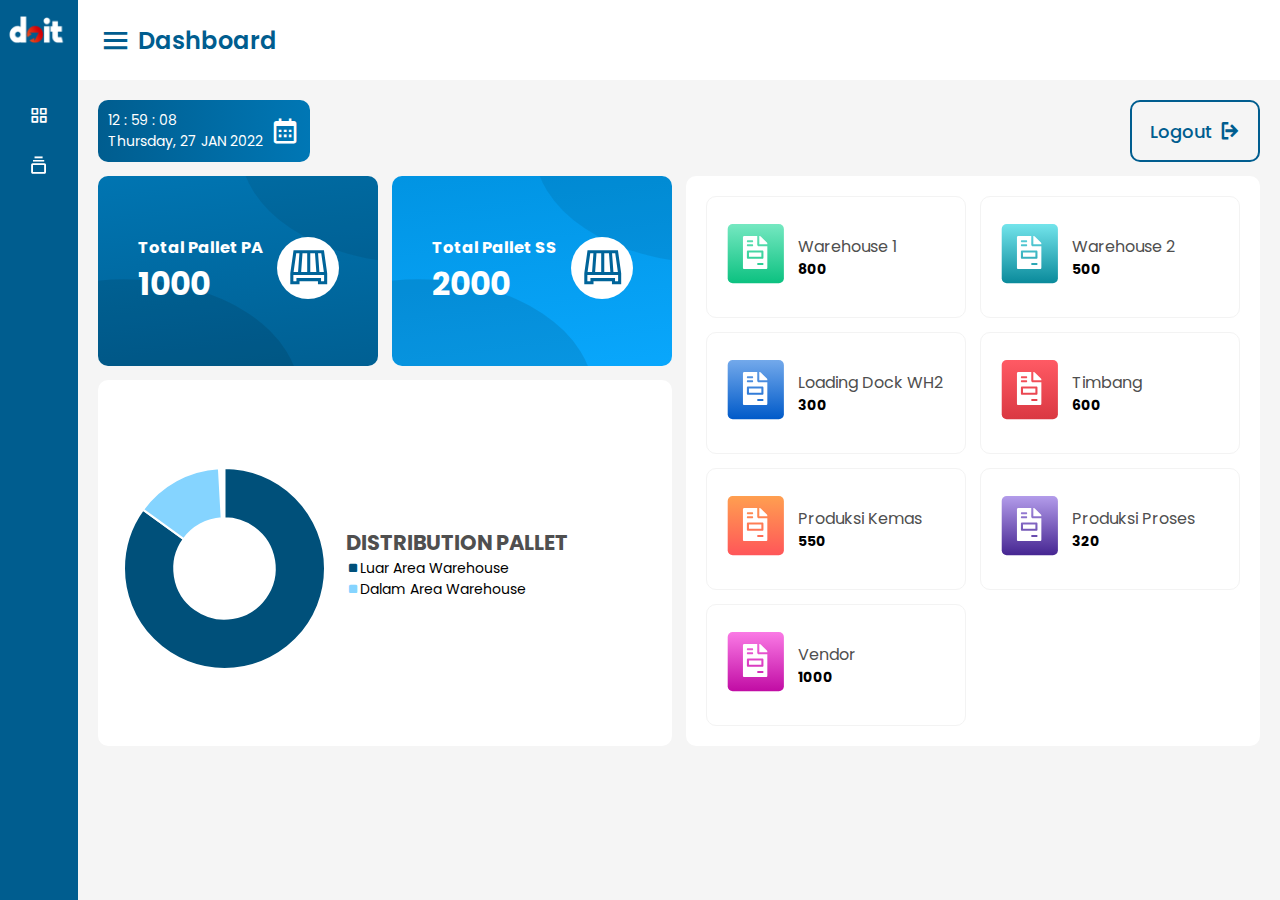
==== index.html @ 323d458b "up" ====
<!DOCTYPE html>
<html lang="en">
<head>
  <meta charset="UTF-8">
  <meta http-equiv="X-UA-Compatible" content="IE=edge">
  <meta name="viewport" content="width=device-width, initial-scale=1.0">
  <title>Dashboard</title>
  <!-- Favicons -->
  <link href="assets/img/favicon.png" rel="icon">
  <link rel="stylesheet" href="assets/vendor/icofont/icofont.min.css">
  <link rel="stylesheet" href="assets/vendor/boxicons/css/boxicons.min.css">
  <!-- font -->
  <link href="https://fonts.googleapis.com/css2?family=Poppins:wght@400;500;600&display=swap" rel="stylesheet">
  <!-- MyCss -->
  <link rel="stylesheet" href="assets/css/myCss.css">
</head>

<body>
  <div class="sidebar close">
    <div class="logo-details">
      <img src="assets/img/doit-2.png" alt="">
      <!-- <span class="logo_name">CodingLab</span> -->
    </div>
    <ul class="nav-links">
      <li>
        <a href="#">
          <i class='bx bx-grid-alt' ></i>
          <span class="link_name">Dashboard</span>
        </a>
        <ul class="sub-menu blank">
          <li><a class="link_name" href="#">Dashboard</a></li>
        </ul>
      </li>
      <li>
        <div class="iocn-link">
          <a href="#">
            <i class='bx bx-collection' ></i>
            <span class="link_name">Report</span>
          </a>
          <i class='bx bxs-chevron-down arrow' ></i>
        </div>
        <ul class="sub-menu">
          <li><a class="link_name" href="#">Report</a></li>
          <li><a href="#">Report 1</a></li>
          <li><a href="#">Report 2</a></li>
          <li><a href="#">Report 3</a></li>
        </ul>
      </li>
    </ul>
  </div>

  <section class="dashboard-section">
    <section class="dashboard-header">
      <i class='bx bx-menu' ></i>
      <span class="text">Dashboard</span>
    </section>

    <section class="dashboard-body">
      <div class="main-header">
        <div class="calender">
          <div>
            <span>12 : 59 : 08</span>
            <span>Thursday, 27 JAN 2022</span>
          </div>
          <i class='bx bx-calendar'></i>
        </div>
        <button id="logout-dashboard">Logout <i class="icofont-logout"></i></button>
      </div>

      <section class="main-body">
        <section id="dashboard-content">
          <div class="pallet-pa card">
            <div>
              <h3>Total Pallet PA</h3>
              <h1>1000</h1>
            </div>
            <div>
              <img src="assets/img/icon/pallet-icon.svg" alt="">
            </div>
          </div>
          <div class="pallet-ss card">
            <div>
              <h3>Total Pallet SS</h3>
              <h1>2000</h1>
            </div>
            <div>
              <img src="assets/img/icon/pallet-icon.svg" alt="">
            </div>
          </div>
          <div class="card">
            <div style="width:40%">
              <canvas id="myChart"></canvas>
            </div>

            <div>
              <h2>DISTRIBUTION PALLET</h2>
              <ul>
                <li><i class='bx bxs-checkbox luar-area'></i>Luar Area Warehouse</li>
                <li><i class='bx bxs-checkbox dalam-area'></i>Dalam Area Warehouse</li>
              </ul>
            </div>
          </div>
          <div class="card">
            <div class="ket-total">
              <div>
                <img src="assets/img/icon/ket-total1.svg" alt="">
              </div>
              <div>
                <p>Warehouse 1</p>
                <span>800</span>
              </div>
            </div>
            <div class="ket-total">
              <div>
                <img src="assets/img/icon/ket-total2.svg" alt="">
              </div>
              <div>
                <p>Warehouse 2</p>
                <span>500</span>
              </div>
            </div>
            <div class="ket-total">
              <div>
                <img src="assets/img/icon/ket-total3.svg" alt="">
              </div>
              <div>
                <p>Loading Dock WH2</p>
                <span>300</span>
              </div>
            </div>
            <div class="ket-total">
              <div>
                <img src="assets/img/icon/ket-total4.svg" alt="">
              </div>
              <div>
                <p>Timbang</p>
                <span>600</span>
              </div>
            </div>
            <div class="ket-total">
              <div>
                <img src="assets/img/icon/ket-total5.svg" alt="">
              </div>
              <div>
                <p>Produksi Kemas</p>
                <span>550</span>
              </div>
            </div>
            <div class="ket-total">
              <div>
                <img src="assets/img/icon/ket-total6.svg" alt="">
              </div>
              <div>
                <p>Produksi Proses</p>
                <span>320</span>
              </div>
            </div>
            <div class="ket-total">
              <div>
                <img src="assets/img/icon/ket-total7.svg" alt="">
              </div>
              <div>
                <p>Vendor</p>
                <span>1000</span>
              </div>
            </div>
          </div>
        </section>
      </section>
    </section>
      
  </section>

</body>

<script src="assets/vendor/chart-js/chart.min.js"></script>
<script src="assets/js/jquery-3.6.0.min.js"></script>
<script src="assets/js/myChart.js"></script>
<script src="assets/js/myJs.js"></script>
</html>
---- assets/css/myCss.css ----
:root {
  font-size: 14px;
  font-family: 'Poppins', sans-serif;
  --clr-wht-basic: #ffffff;
  --clr-wht-cultured: #f3f3f3;
  --clr-wht-2: #fbfbfb;
  --clr-silver: #C7C7C7;
  --clr-gry-dim: #696969;
  --clr-gry-davys: #4f4f4f;
  --clr-blck-basic: #000000;
  --clr-blue-indigo-dye: #00507A;
  --clr-blue-lapis-lazuli: #005D8F;
  --clr-blue-star-command: #0077B5;
  --clr-blue-star-command: #0077B5;
}

body {
  margin: 0;
  margin: 0;
  padding: 0;
  -webkit-box-sizing: border-box;
          box-sizing: border-box;
}

body p,
body h1,
body h2,
body h3,
body h4,
body textarea,
body a {
  color: #4f4f4f;
  margin: 0;
  padding: 0;
}

body p {
  font-size: medium;
}

body ul {
  list-style: none;
  padding: 0;
  margin: 0;
}

body a {
  text-decoration: none;
}

body button {
  border-radius: 10px;
  cursor: pointer;
  border: unset;
  font-family: 'Poppins', sans-serif;
}

.sidebar {
  position: fixed;
  top: 0;
  left: 0;
  height: 100%;
  width: 260px;
  background: var(--clr-blue-lapis-lazuli);
  z-index: 100;
  -webkit-transition: all 0.5s ease;
  transition: all 0.5s ease;
}

.sidebar .logo-details {
  height: 60px;
  width: 100%;
  display: -webkit-box;
  display: -ms-flexbox;
  display: flex;
  -webkit-box-align: center;
      -ms-flex-align: center;
          align-items: center;
}

.sidebar .logo-details img {
  width: 100%;
  max-width: 110px;
}

.sidebar .logo-details i {
  font-size: 30px;
  color: var(--clr-wht-basic);
  height: 50px;
  min-width: 78px;
  text-align: center;
  line-height: 50px;
}

.sidebar .logo-details .logo_name {
  font-size: 22px;
  color: var(--clr-wht-basic);
  font-weight: 600;
  -webkit-transition: 0.3s ease;
  transition: 0.3s ease;
  -webkit-transition-delay: 0.1s;
          transition-delay: 0.1s;
}

.sidebar .nav-links {
  height: 100%;
  padding: 30px 0 150px 0;
  overflow: auto;
}

.sidebar .nav-links li {
  position: relative;
  list-style: none;
  -webkit-transition: all 0.4s ease;
  transition: all 0.4s ease;
}

.sidebar .nav-links li:hover {
  background: var(--clr-blue-indigo-dye);
}

.sidebar .nav-links li:hover .sub-menu.blank {
  top: 50% !important;
  -webkit-transform: translateY(-50%) !important;
          transform: translateY(-50%) !important;
}

.sidebar .nav-links li a {
  display: -webkit-box;
  display: -ms-flexbox;
  display: flex;
  -webkit-box-align: center;
      -ms-flex-align: center;
          align-items: center;
  text-decoration: none;
}

.sidebar .nav-links li a .link_name {
  font-size: 18px;
  font-weight: 400;
  color: var(--clr-wht-basic);
  -webkit-transition: all 0.4s ease;
  transition: all 0.4s ease;
}

.sidebar .nav-links li .sub-menu {
  padding: 6px 6px 14px 80px;
  background: #00507A;
  display: none;
}

.sidebar .nav-links li .sub-menu a {
  color: var(--clr-wht-basic);
  font-size: 15px;
  padding: 5px 0;
  white-space: nowrap;
  opacity: 0.6;
  -webkit-transition: all 0.3s ease;
  transition: all 0.3s ease;
}

.sidebar .nav-links li .sub-menu a:hover {
  opacity: 1;
}

.sidebar .nav-links li .sub-menu .link_name {
  display: none;
}

.sidebar .nav-links li .iocn-link {
  display: -webkit-box;
  display: -ms-flexbox;
  display: flex;
  -webkit-box-align: center;
      -ms-flex-align: center;
          align-items: center;
  -webkit-box-pack: justify;
      -ms-flex-pack: justify;
          justify-content: space-between;
}

.sidebar .nav-links li i {
  height: 50px;
  min-width: 78px;
  text-align: center;
  line-height: 50px;
  color: var(--clr-wht-basic);
  font-size: 20px;
  cursor: pointer;
  -webkit-transition: all 0.3s ease;
  transition: all 0.3s ease;
}

.sidebar .nav-links li.showMenu .sub-menu {
  display: block;
}

.sidebar li.showMenu i.arrow {
  -webkit-transform: rotate(-180deg);
          transform: rotate(-180deg);
}

.sidebar.close {
  width: 78px;
}

.sidebar.close .logo-details .logo_name {
  -webkit-transition-delay: 0s;
          transition-delay: 0s;
  opacity: 0;
  pointer-events: none;
}

.sidebar.close .nav-links {
  overflow: visible;
}

.sidebar.close .nav-links li:hover .sub-menu {
  top: 0;
  opacity: 1;
  pointer-events: auto;
  -webkit-transition: all 0.4s ease;
  transition: all 0.4s ease;
}

.sidebar.close .nav-links li .iocn-link {
  display: block;
}

.sidebar.close .nav-links li .sub-menu {
  position: absolute;
  left: 100%;
  top: -10px;
  margin-top: 0;
  padding: 10px 20px;
  border-radius: 0 6px 6px 0;
  opacity: 0;
  display: block;
  pointer-events: none;
  -webkit-transition: 0s;
  transition: 0s;
}

.sidebar.close .nav-links li .sub-menu .link_name {
  font-size: 18px;
  opacity: 1;
  display: block;
}

.sidebar.close .nav-links li a .link_name {
  opacity: 0;
  pointer-events: none;
}

.sidebar.close .nav-links i.arrow {
  display: none;
}

.sidebar .nav-links::-webkit-scrollbar {
  display: none;
}

.dashboard-section {
  position: relative;
  background: #F5F5F5;
  min-height: 100vh;
  left: 260px;
  width: calc(100% - 260px);
  -webkit-transition: all 0.5s ease;
  transition: all 0.5s ease;
}

.dashboard-section .dashboard-header {
  height: 60px;
  display: -webkit-box;
  display: -ms-flexbox;
  display: flex;
  -webkit-box-align: center;
      -ms-flex-align: center;
          align-items: center;
  padding: 10px 20px;
  background: var(--clr-wht-basic);
}

.dashboard-section .dashboard-header .bx-menu, .dashboard-section .dashboard-header .text {
  color: var(--clr-blue-lapis-lazuli);
  font-size: 35px;
}

.dashboard-section .dashboard-header .bx-menu {
  margin: 0 5px 0 0;
  cursor: pointer;
}

.dashboard-section .dashboard-header .text {
  font-size: x-large;
  font-weight: 600;
}

.dashboard-section .dashboard-body {
  padding: 20px;
  display: -ms-grid;
  display: grid;
  gap: 1rem;
}

.dashboard-section .dashboard-body .main-header {
  display: -webkit-box;
  display: -ms-flexbox;
  display: flex;
  -webkit-box-pack: justify;
      -ms-flex-pack: justify;
          justify-content: space-between;
  gap: 1rem;
}

.dashboard-section .dashboard-body .main-header .calender {
  border-radius: 10px;
  padding: 10px;
  background-image: -webkit-gradient(linear, left top, right top, from(var(--clr-blue-lapis-lazuli)), to(var(--clr-blue-star-command)));
  background-image: linear-gradient(to right, var(--clr-blue-lapis-lazuli), var(--clr-blue-star-command));
  display: -webkit-box;
  display: -ms-flexbox;
  display: flex;
  gap: 0.5rem;
  -webkit-box-align: center;
      -ms-flex-align: center;
          align-items: center;
}

.dashboard-section .dashboard-body .main-header .calender i {
  font-size: 30px;
  color: var(--clr-wht-basic);
}

.dashboard-section .dashboard-body .main-header .calender span {
  color: var(--clr-wht-basic);
}

.dashboard-section .dashboard-body .main-header .calender div:first-child {
  display: -webkit-box;
  display: -ms-flexbox;
  display: flex;
  -webkit-box-orient: vertical;
  -webkit-box-direction: normal;
      -ms-flex-direction: column;
          flex-direction: column;
}

.dashboard-section .dashboard-body .main-header #logout-dashboard {
  min-width: 130px;
  font-size: large;
  font-weight: 500;
  background: transparent;
  color: var(--clr-blue-lapis-lazuli);
  border: 2px solid var(--clr-blue-lapis-lazuli);
  display: -webkit-box;
  display: -ms-flexbox;
  display: flex;
  -webkit-box-align: center;
      -ms-flex-align: center;
          align-items: center;
  -webkit-box-pack: center;
      -ms-flex-pack: center;
          justify-content: center;
  gap: 0.5rem;
  -webkit-transition: 0.3s;
  transition: 0.3s;
}

.dashboard-section .dashboard-body .main-header #logout-dashboard:hover {
  background: var(--clr-blue-lapis-lazuli);
  color: var(--clr-wht-basic);
  border: 2px solid var(--clr-blue-lapis-lazuli);
}

.dashboard-section .dashboard-body .main-header #logout-dashboard i {
  font-size: 20px;
}

.dashboard-section .dashboard-body .main-body #dashboard-content {
  display: -ms-grid;
  display: grid;
  -ms-grid-columns: (1fr)[4];
      grid-template-columns: repeat(4, 1fr);
  -ms-grid-rows: auto 1fr;
      grid-template-rows: auto 1fr;
  gap: 1rem;
      grid-template-areas: "card1 card2 card4 card4" "card3 card3 card4 card4";
}

.dashboard-section .dashboard-body .main-body #dashboard-content .card {
  display: -webkit-box;
  display: -ms-flexbox;
  display: flex;
  -webkit-box-orient: vertical;
  -webkit-box-direction: normal;
      -ms-flex-direction: column;
          flex-direction: column;
  -webkit-box-align: center;
      -ms-flex-align: center;
          align-items: center;
  background-color: white;
  border-radius: 10px;
  padding: 20px;
}

.dashboard-section .dashboard-body .main-body #dashboard-content .pallet-pa, .dashboard-section .dashboard-body .main-body #dashboard-content .pallet-ss {
  height: 150px;
  display: -webkit-box;
  display: -ms-flexbox;
  display: flex;
  gap: 1rem;
  -webkit-box-align: center;
      -ms-flex-align: center;
          align-items: center;
  -webkit-box-pack: center;
      -ms-flex-pack: center;
          justify-content: center;
  -webkit-box-orient: horizontal;
  -webkit-box-direction: normal;
      -ms-flex-direction: row;
          flex-direction: row;
}

.dashboard-section .dashboard-body .main-body #dashboard-content .pallet-pa h1, .dashboard-section .dashboard-body .main-body #dashboard-content .pallet-pa h3, .dashboard-section .dashboard-body .main-body #dashboard-content .pallet-ss h1, .dashboard-section .dashboard-body .main-body #dashboard-content .pallet-ss h3 {
  color: var(--clr-wht-basic);
}

.dashboard-section .dashboard-body .main-body #dashboard-content .pallet-pa h1, .dashboard-section .dashboard-body .main-body #dashboard-content .pallet-ss h1 {
  font-size: xx-large;
}

.dashboard-section .dashboard-body .main-body #dashboard-content .card:first-child {
  -ms-grid-row: 1;
  -ms-grid-column: 1;
  grid-area: card1;
  background-image: url(../img/bg/bg-pallet-1.svg);
  background-size: cover;
  background-repeat: repeat;
}

.dashboard-section .dashboard-body .main-body #dashboard-content .card:nth-child(2) {
  -ms-grid-row: 1;
  -ms-grid-column: 2;
  grid-area: card2;
  background-image: url(../img/bg/bg-pallet-2.svg);
  background-size: cover;
  background-repeat: repeat;
}

.dashboard-section .dashboard-body .main-body #dashboard-content .card:nth-child(3) {
  -ms-grid-row: 2;
  -ms-grid-column: 1;
  -ms-grid-column-span: 2;
  grid-area: card3;
  -webkit-box-orient: horizontal;
  -webkit-box-direction: normal;
      -ms-flex-direction: row;
          flex-direction: row;
  gap: 1rem;
}

.dashboard-section .dashboard-body .main-body #dashboard-content .card:nth-child(3) ul li {
  display: -webkit-box;
  display: -ms-flexbox;
  display: flex;
  -webkit-box-align: center;
      -ms-flex-align: center;
          align-items: center;
}

.dashboard-section .dashboard-body .main-body #dashboard-content .card:nth-child(3) ul li .luar-area {
  color: #00507A;
}

.dashboard-section .dashboard-body .main-body #dashboard-content .card:nth-child(3) ul li .dalam-area {
  color: #85D4FF;
}

.dashboard-section .dashboard-body .main-body #dashboard-content .card:last-child {
  -ms-grid-row: 1;
  -ms-grid-row-span: 2;
  -ms-grid-column: 3;
  -ms-grid-column-span: 2;
  grid-area: card4;
  display: -ms-grid;
  display: grid;
  -ms-grid-columns: (minmax(250px, 1fr))[auto-fill];
      grid-template-columns: repeat(auto-fill, minmax(250px, 1fr));
  gap: 1rem;
}

.dashboard-section .dashboard-body .main-body #dashboard-content .card:last-child .ket-total {
  padding: 20px;
  border-radius: 10px;
  border: 1px solid var(--clr-wht-cultured);
  height: 80px;
  display: -webkit-box;
  display: -ms-flexbox;
  display: flex;
  gap: 1rem;
  -webkit-box-align: center;
      -ms-flex-align: center;
          align-items: center;
}

.dashboard-section .dashboard-body .main-body #dashboard-content .card:last-child .ket-total span {
  font-weight: 700;
}

.sidebar.close ~ .dashboard-section {
  left: 78px;
  width: calc(100% - 78px);
}

@media (max-width: 420px) {
  .sidebar.close .nav-links li .sub-menu {
    display: none;
  }
}
/*# sourceMappingURL=myCss.css.map */
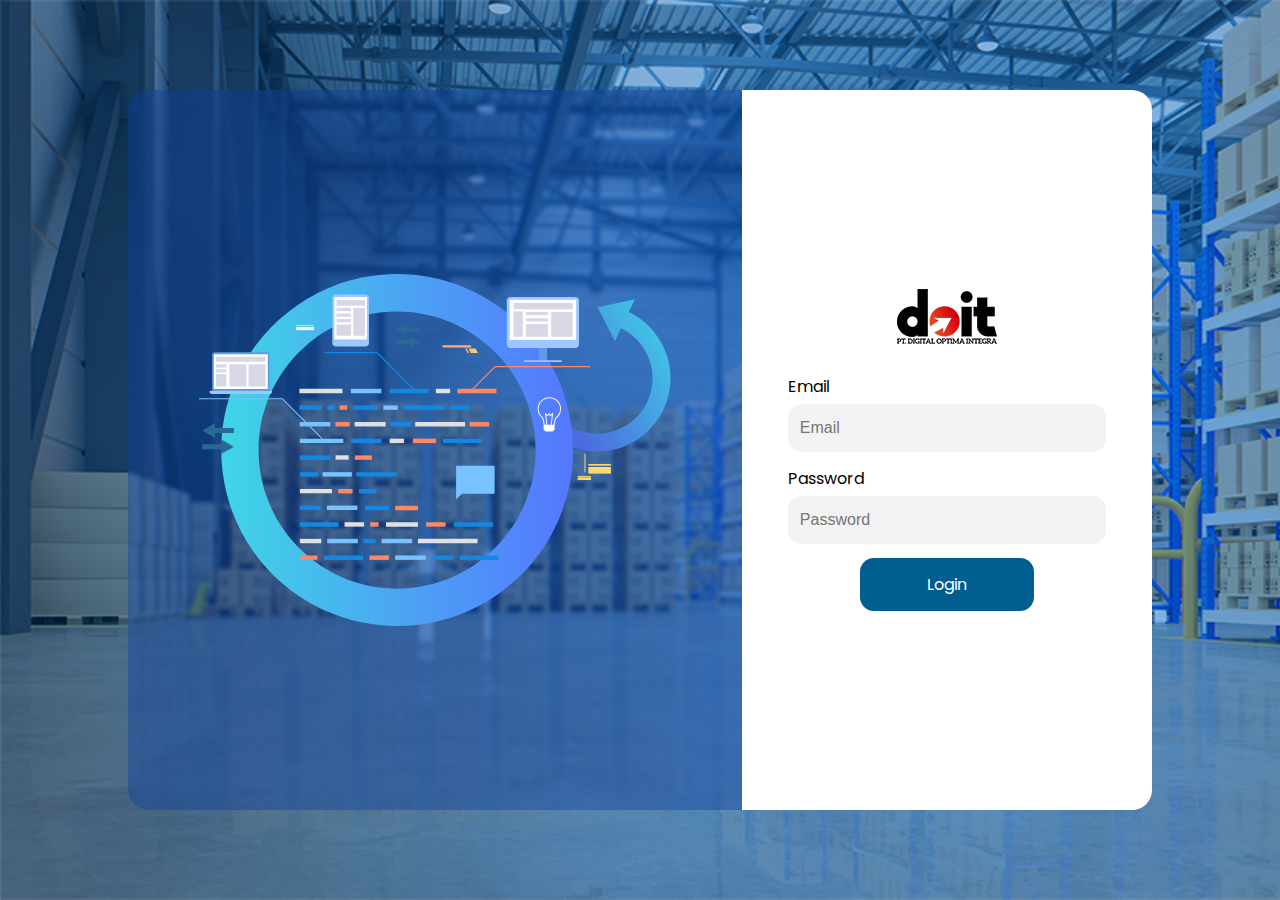
==== commit 932c5b8d: "update(14-03-2022)" ====
--- a/index.html
+++ b/index.html
@@ -16,161 +16,39 @@
 </head>
 
 <body>
-  <div class="sidebar close">
-    <div class="logo-details">
-      <img src="assets/img/doit-2.png" alt="">
-      <!-- <span class="logo_name">CodingLab</span> -->
-    </div>
-    <ul class="nav-links">
-      <li>
-        <a href="#">
-          <i class='bx bx-grid-alt' ></i>
-          <span class="link_name">Dashboard</span>
-        </a>
-        <ul class="sub-menu blank">
-          <li><a class="link_name" href="#">Dashboard</a></li>
-        </ul>
-      </li>
-      <li>
-        <div class="iocn-link">
-          <a href="#">
-            <i class='bx bx-collection' ></i>
-            <span class="link_name">Report</span>
-          </a>
-          <i class='bx bxs-chevron-down arrow' ></i>
-        </div>
-        <ul class="sub-menu">
-          <li><a class="link_name" href="#">Report</a></li>
-          <li><a href="#">Report 1</a></li>
-          <li><a href="#">Report 2</a></li>
-          <li><a href="#">Report 3</a></li>
-        </ul>
-      </li>
-    </ul>
-  </div>
-
-  <section class="dashboard-section">
-    <section class="dashboard-header">
-      <i class='bx bx-menu' ></i>
-      <span class="text">Dashboard</span>
-    </section>
-
-    <section class="dashboard-body">
-      <div class="main-header">
-        <div class="calender">
-          <div>
-            <span>12 : 59 : 08</span>
-            <span>Thursday, 27 JAN 2022</span>
-          </div>
-          <i class='bx bx-calendar'></i>
-        </div>
-        <button id="logout-dashboard">Logout <i class="icofont-logout"></i></button>
-      </div>
-
-      <section class="main-body">
-        <section id="dashboard-content">
-          <div class="pallet-pa card">
-            <div>
-              <h3>Total Pallet PA</h3>
-              <h1>1000</h1>
-            </div>
-            <div>
-              <img src="assets/img/icon/pallet-icon.svg" alt="">
-            </div>
-          </div>
-          <div class="pallet-ss card">
-            <div>
-              <h3>Total Pallet SS</h3>
-              <h1>2000</h1>
-            </div>
-            <div>
-              <img src="assets/img/icon/pallet-icon.svg" alt="">
-            </div>
-          </div>
-          <div class="card">
-            <div style="width:40%">
-              <canvas id="myChart"></canvas>
-            </div>
-
-            <div>
-              <h2>DISTRIBUTION PALLET</h2>
-              <ul>
-                <li><i class='bx bxs-checkbox luar-area'></i>Luar Area Warehouse</li>
-                <li><i class='bx bxs-checkbox dalam-area'></i>Dalam Area Warehouse</li>
-              </ul>
-            </div>
-          </div>
-          <div class="card">
-            <div class="ket-total">
-              <div>
-                <img src="assets/img/icon/ket-total1.svg" alt="">
-              </div>
-              <div>
-                <p>Warehouse 1</p>
-                <span>800</span>
-              </div>
-            </div>
-            <div class="ket-total">
-              <div>
-                <img src="assets/img/icon/ket-total2.svg" alt="">
-              </div>
-              <div>
-                <p>Warehouse 2</p>
-                <span>500</span>
-              </div>
-            </div>
-            <div class="ket-total">
-              <div>
-                <img src="assets/img/icon/ket-total3.svg" alt="">
-              </div>
-              <div>
-                <p>Loading Dock WH2</p>
-                <span>300</span>
-              </div>
-            </div>
-            <div class="ket-total">
-              <div>
-                <img src="assets/img/icon/ket-total4.svg" alt="">
-              </div>
-              <div>
-                <p>Timbang</p>
-                <span>600</span>
-              </div>
-            </div>
-            <div class="ket-total">
-              <div>
-                <img src="assets/img/icon/ket-total5.svg" alt="">
-              </div>
-              <div>
-                <p>Produksi Kemas</p>
-                <span>550</span>
-              </div>
-            </div>
-            <div class="ket-total">
-              <div>
-                <img src="assets/img/icon/ket-total6.svg" alt="">
-              </div>
-              <div>
-                <p>Produksi Proses</p>
-                <span>320</span>
-              </div>
-            </div>
-            <div class="ket-total">
-              <div>
-                <img src="assets/img/icon/ket-total7.svg" alt="">
-              </div>
-              <div>
-                <p>Vendor</p>
-                <span>1000</span>
-              </div>
-            </div>
-          </div>
+  <section id="main-login">
+    <section class="row-login-content">
+      <section id="login">
+        <section id="login-banner">
+          <section id="content-login-banner">
+            <img src="assets/img/il-login.svg" alt="">
+          </section>
+        </section>
+        <section id="login-form">
+          <section id="form-content">
+            <section id="title-header">
+              <img src="assets/img/doit.png" alt="">
+            </section>
+            <form>
+              <section class="form-input">
+                <label>Email</label>
+                <div class="src-bar">
+                  <input type="email" placeholder="Email">
+                </div>
+              </section>
+              <section class="form-input">
+                <label>Password</label>
+                <div class="src-bar">
+                  <input type="password" placeholder="Password">
+                </div>
+              </section>
+              <a id="btn-signin" href="dashboard.html" class="btn-login"> Login</a>
+            </form>
+          </section>
         </section>
       </section>
     </section>
-      
-  </section>
-
+  </section> 
 </body>
 
 <script src="assets/vendor/chart-js/chart.min.js"></script>
--- a/assets/css/myCss.css
+++ b/assets/css/myCss.css
@@ -18,8 +18,6 @@
   margin: 0;
   margin: 0;
   padding: 0;
-  -webkit-box-sizing: border-box;
-          box-sizing: border-box;
 }
 
 body p,
@@ -53,6 +51,173 @@
   cursor: pointer;
   border: unset;
   font-family: 'Poppins', sans-serif;
+}
+
+body .src-bar {
+  -webkit-box-align: center;
+      -ms-flex-align: center;
+          align-items: center;
+  display: -webkit-box;
+  display: -ms-flexbox;
+  display: flex;
+  background: var(--clr-wht-cultured);
+  padding: 1rem .7rem;
+  border-radius: 1rem;
+}
+
+body .src-bar input {
+  outline: none;
+  width: 100%;
+  border: 0px;
+  background: transparent;
+}
+
+#main-login {
+  background-image: url(../img/bg/bg-login.png);
+  background-repeat: no-repeat;
+  background-size: cover;
+  height: 100vh;
+  display: -ms-grid;
+  display: grid;
+}
+
+#main-login .row-login-content {
+  width: 80%;
+  height: 80%;
+  margin: auto !important;
+  display: -ms-grid;
+  display: grid;
+}
+
+#main-login .row-login-content #login {
+  display: -ms-grid;
+  display: grid;
+  -ms-grid-columns: 60% 40%;
+      grid-template-columns: 60% 40%;
+  -ms-grid-rows: auto;
+      grid-template-rows: auto;
+      grid-template-areas: 's1 s2';
+  border-radius: 20px;
+  overflow: hidden;
+}
+
+#main-login .row-login-content #login #login-banner {
+  -ms-grid-row: 1;
+  -ms-grid-column: 1;
+  grid-area: s1;
+  background: rgba(12, 62, 159, 0.4);
+  -webkit-backdrop-filter: blur(2px);
+          backdrop-filter: blur(2px);
+  display: -webkit-box;
+  display: -ms-flexbox;
+  display: flex;
+  -webkit-box-pack: center;
+      -ms-flex-pack: center;
+          justify-content: center;
+}
+
+#main-login .row-login-content #login #login-banner #content-login-banner {
+  -webkit-box-pack: center;
+      -ms-flex-pack: center;
+          justify-content: center;
+  display: -webkit-box;
+  display: -ms-flexbox;
+  display: flex;
+  margin: auto;
+  padding: 2rem;
+}
+
+#main-login .row-login-content #login #login-banner #content-login-banner img {
+  margin: auto;
+  width: 100%;
+}
+
+#main-login .row-login-content #login #login-form {
+  display: -webkit-box;
+  display: -ms-flexbox;
+  display: flex;
+  -webkit-box-orient: vertical;
+  -webkit-box-direction: normal;
+      -ms-flex-direction: column;
+          flex-direction: column;
+  -ms-grid-row: 1;
+  -ms-grid-column: 2;
+  grid-area: s2;
+  background: var(--clr-wht-basic);
+}
+
+#main-login .row-login-content #login #login-form #form-content {
+  display: -webkit-box;
+  display: -ms-flexbox;
+  display: flex;
+  -webkit-box-align: center;
+      -ms-flex-align: center;
+          align-items: center;
+  -webkit-box-pack: center;
+      -ms-flex-pack: center;
+          justify-content: center;
+  position: relative;
+  -webkit-box-orient: vertical;
+  -webkit-box-direction: normal;
+      -ms-flex-direction: column;
+          flex-direction: column;
+  gap: 1.6rem;
+  padding: 2rem;
+  margin: auto 0;
+}
+
+#main-login .row-login-content #login #login-form #form-content #title-header {
+  text-align: center;
+  max-width: 45%;
+}
+
+#main-login .row-login-content #login #login-form #form-content #title-header img {
+  width: 100%;
+}
+
+#main-login .row-login-content #login #login-form #form-content form {
+  display: -ms-grid;
+  display: grid;
+  gap: 1rem;
+  width: 90%;
+  margin-left: auto;
+  margin-right: auto;
+}
+
+#main-login .row-login-content #login #login-form #form-content form .form-input {
+  display: -ms-grid;
+  display: grid;
+  gap: 5px;
+}
+
+#main-login .row-login-content #login #login-form #form-content form label {
+  font-size: medium;
+}
+
+#main-login .row-login-content #login #login-form #form-content form input {
+  font-size: medium;
+}
+
+#main-login .row-login-content #login #login-form #form-content form #btn-signin, #main-login .row-login-content #login #login-form #form-content form #btn-signup {
+  margin: 0 auto;
+}
+
+#main-login .row-login-content #login #login-form #form-content form #btn-signin {
+  border: unset;
+  cursor: pointer;
+  width: 155px;
+  background: var(--clr-blue-lapis-lazuli);
+  padding: 1rem .7rem;
+  border-radius: 1rem;
+  color: var(--clr-wht-basic);
+  font-size: medium;
+  -webkit-transition: 0.3s;
+  transition: 0.3s;
+  text-align: center;
+}
+
+#main-login .row-login-content #login #login-form #form-content form #btn-signin:hover {
+  background: var(--clr-blue-indigo-dye);
 }
 
 .sidebar {
@@ -280,21 +445,44 @@
           align-items: center;
   padding: 10px 20px;
   background: var(--clr-wht-basic);
-}
-
-.dashboard-section .dashboard-header .bx-menu, .dashboard-section .dashboard-header .text {
+  -webkit-box-pack: justify;
+      -ms-flex-pack: justify;
+          justify-content: space-between;
+}
+
+.dashboard-section .dashboard-header .title-header {
+  display: -webkit-box;
+  display: -ms-flexbox;
+  display: flex;
+}
+
+.dashboard-section .dashboard-header .title-header .bx-menu, .dashboard-section .dashboard-header .title-header .text {
   color: var(--clr-blue-lapis-lazuli);
   font-size: 35px;
 }
 
-.dashboard-section .dashboard-header .bx-menu {
+.dashboard-section .dashboard-header .title-header .bx-menu {
   margin: 0 5px 0 0;
   cursor: pointer;
 }
 
-.dashboard-section .dashboard-header .text {
+.dashboard-section .dashboard-header .title-header .text {
   font-size: x-large;
   font-weight: 600;
+}
+
+.dashboard-section .dashboard-header .icon-header {
+  display: -webkit-box;
+  display: -ms-flexbox;
+  display: flex;
+  -webkit-box-align: center;
+      -ms-flex-align: center;
+          align-items: center;
+  gap: 1rem;
+}
+
+.dashboard-section .dashboard-header .icon-header span {
+  font-weight: 700;
 }
 
 .dashboard-section .dashboard-body {
@@ -347,7 +535,11 @@
           flex-direction: column;
 }
 
-.dashboard-section .dashboard-body .main-header #logout-dashboard {
+.dashboard-section .dashboard-body .main-header a {
+  display: contents;
+}
+
+.dashboard-section .dashboard-body .main-header a #logout-dashboard {
   min-width: 130px;
   font-size: large;
   font-weight: 500;
@@ -368,13 +560,13 @@
   transition: 0.3s;
 }
 
-.dashboard-section .dashboard-body .main-header #logout-dashboard:hover {
+.dashboard-section .dashboard-body .main-header a #logout-dashboard:hover {
   background: var(--clr-blue-lapis-lazuli);
   color: var(--clr-wht-basic);
   border: 2px solid var(--clr-blue-lapis-lazuli);
 }
 
-.dashboard-section .dashboard-body .main-header #logout-dashboard i {
+.dashboard-section .dashboard-body .main-header a #logout-dashboard i {
   font-size: 20px;
 }
 
@@ -514,10 +706,4 @@
   left: 78px;
   width: calc(100% - 78px);
 }
-
-@media (max-width: 420px) {
-  .sidebar.close .nav-links li .sub-menu {
-    display: none;
-  }
-}
 /*# sourceMappingURL=myCss.css.map */